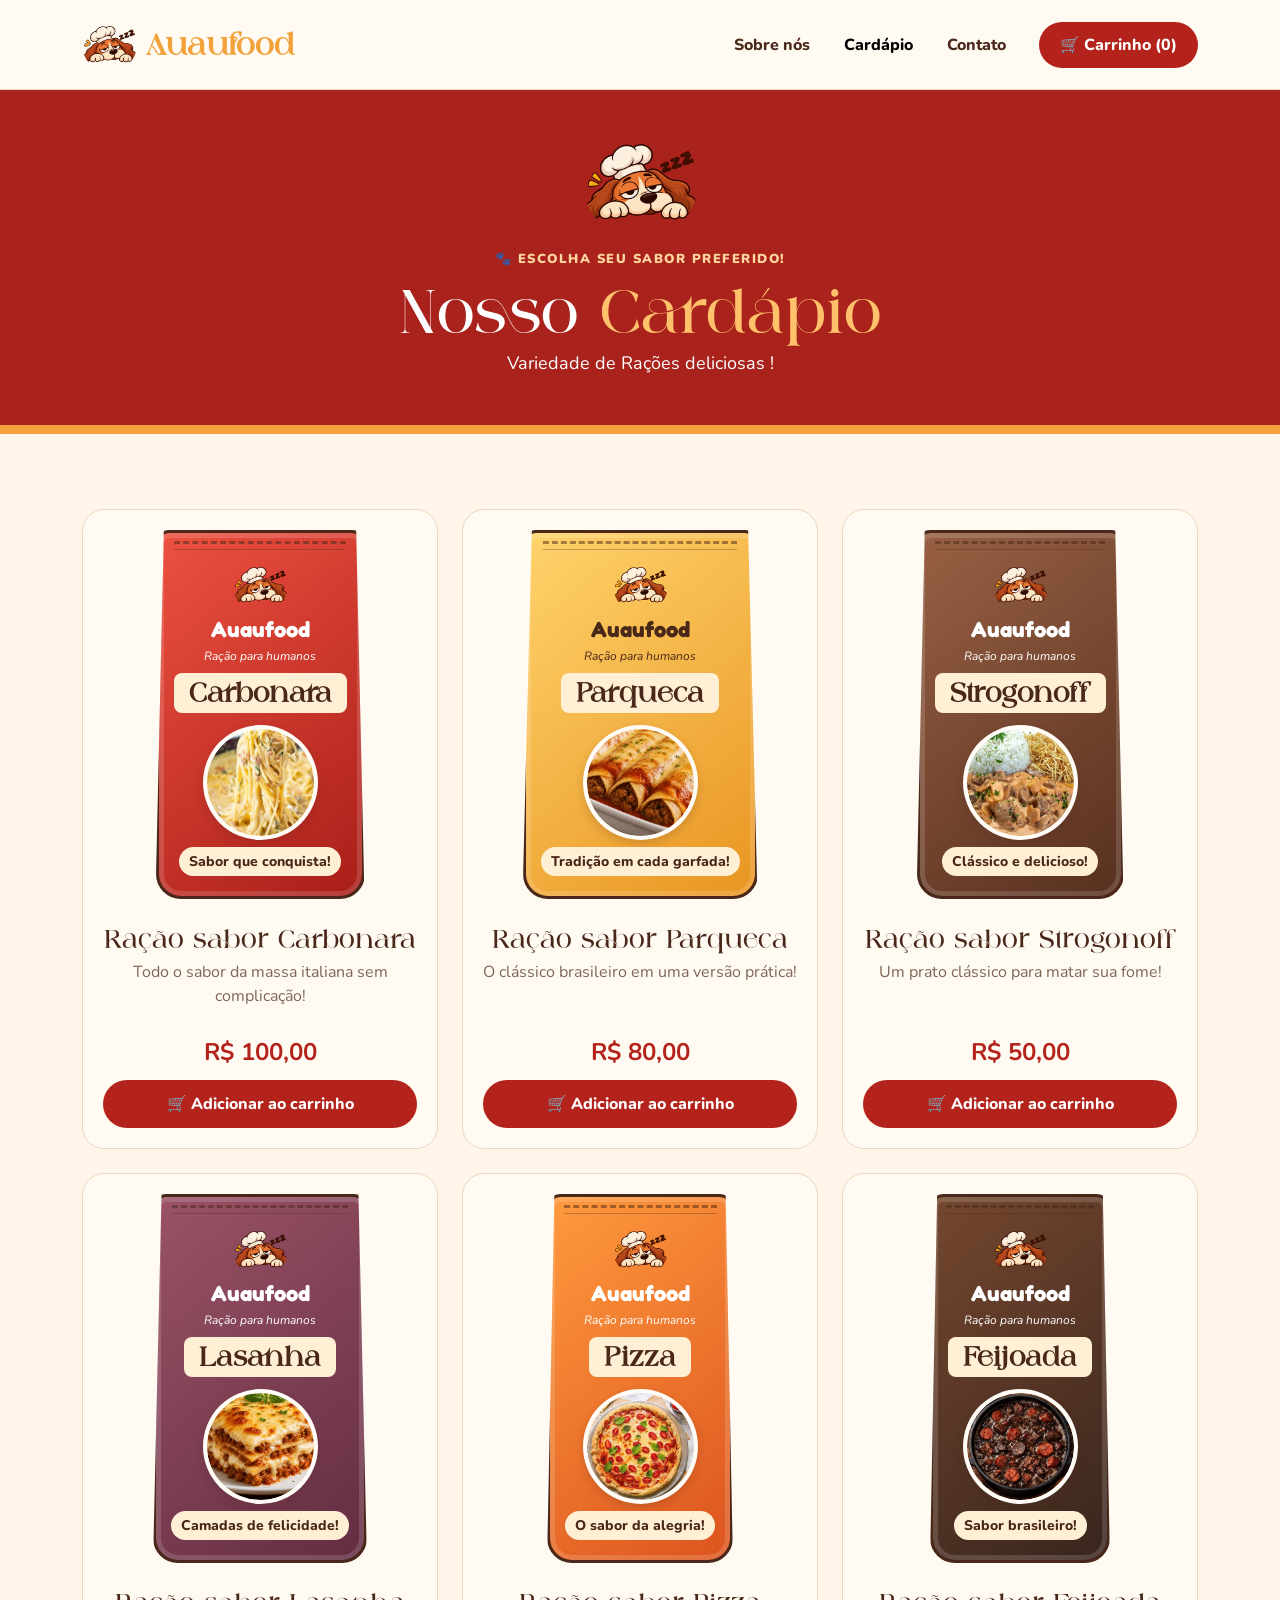
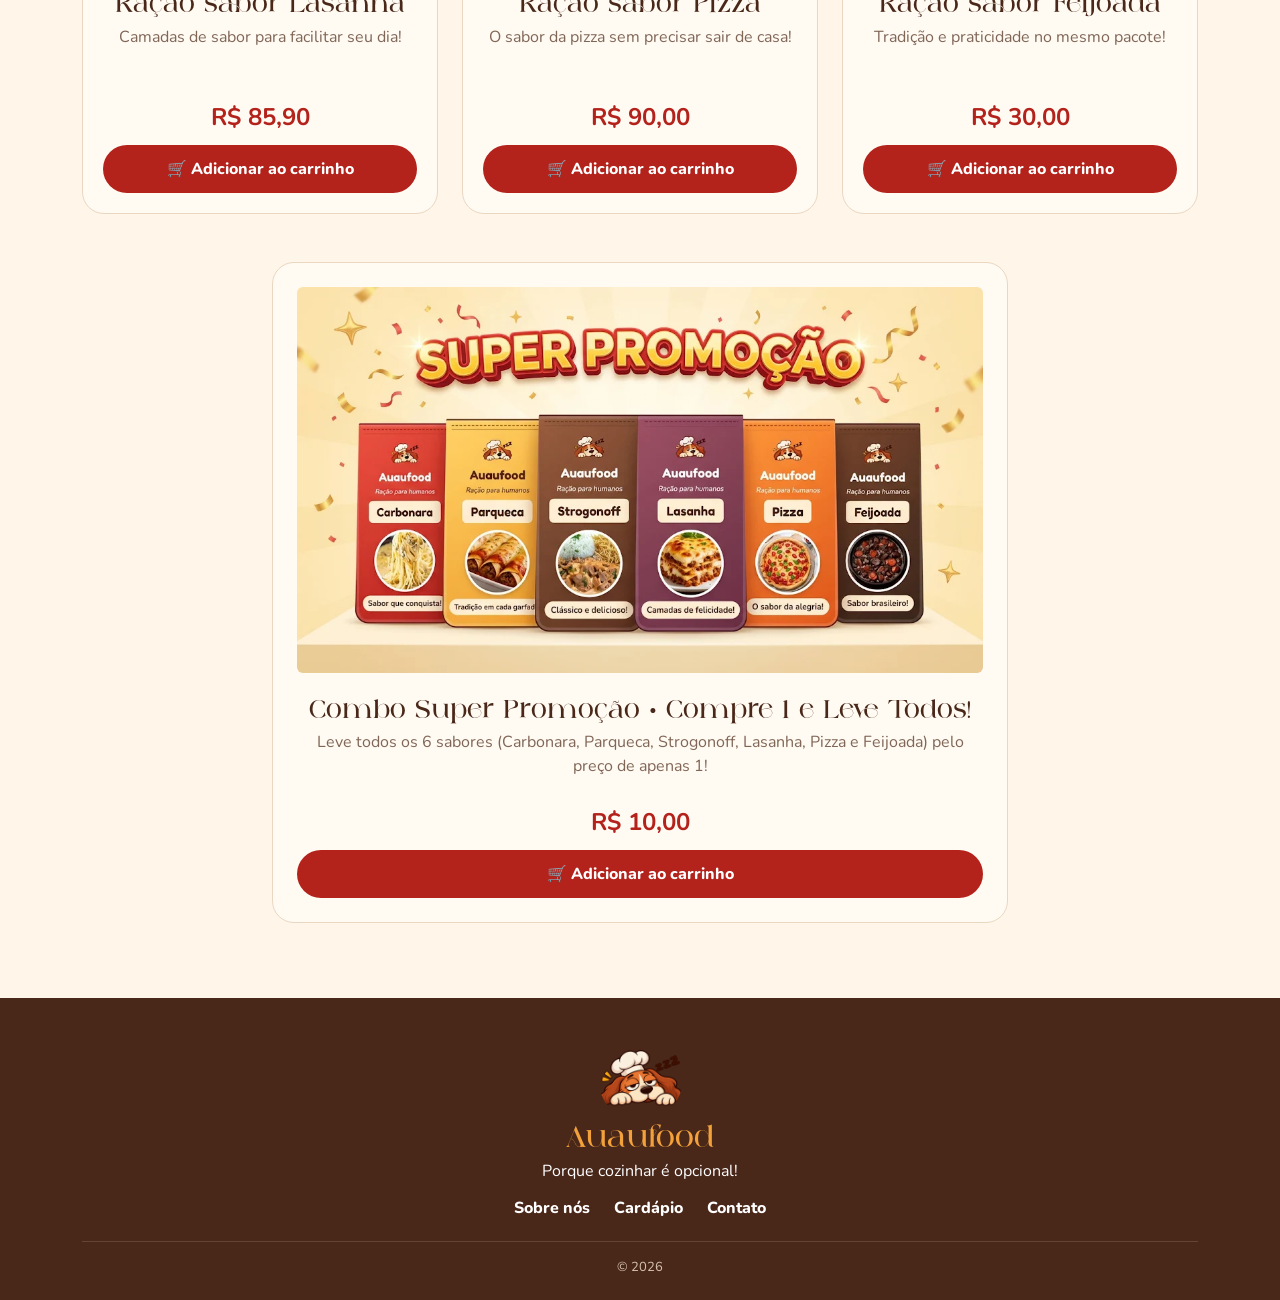
==== cardapio.html @ 265e441c "html tela inicial finalizado" ====
<!DOCTYPE html>
<html lang="pt-br">
<head>
  <meta charset="UTF-8">
  <meta name="viewport" content="width=device-width, initial-scale=1.0">
  <title>Auaufood | Cardápio</title>

  <link href="https://cdn.jsdelivr.net/npm/bootstrap@5.3.3/dist/css/bootstrap.min.css" rel="stylesheet">
  <link href="https://fonts.googleapis.com/css2?family=Fredoka:wght@400;500;600;700&family=Nunito:wght@400;600;700;800&display=swap" rel="stylesheet">
  <link rel="stylesheet" href="style.css">

</head>
<body>

<header>
  <nav class="navbar navbar-expand-lg">
    <div class="container">
      <a class="navbar-brand" href="index.html">
        <img src="img/logo2.png" alt="Logo Auaufood">
        <span>Auaufood</span>
      </a>

      <button class="navbar-toggler" type="button" data-bs-toggle="collapse" data-bs-target="#menu">
        <span class="navbar-toggler-icon"></span>
      </button>

      <div class="collapse navbar-collapse" id="menu">
        <ul class="navbar-nav ms-auto">
          <li class="nav-item"><a class="nav-link" href="index.html">Sobre nós</a></li>
          <li class="nav-item"><a class="nav-link active" href="cardapio.html">Cardápio</a></li>
          <li class="nav-item"><a class="nav-link" href="contato.html">Contato</a></li>
        </ul>

        <button class="btn btn-cart ms-lg-3" onclick="mostrarCarrinho()">🛒 Carrinho (<span class="quantidade">0</span>)</button>
      </div>
    </div>
  </nav>
</header>

<main>
  <section class="menu-hero">
    <div class="container text-center">
      <img src="img/logo2.png" alt="Mascote Auaufood" class="menu-logo">
      <span class="eyebrow">🐾 ESCOLHA SEU SABOR PREFERIDO!</span>
      <h1>Nosso <span>Cardápio</span></h1>
      <p>Variedade de Rações deliciosas !</p>
    </div>
  </section>

  <section class="section-space">
    <div class="container">
      <div class="row g-4">

        <div class="col-sm-6 col-lg-4">
          <article class="product-card card h-100">
            <div class="package package-red">
              <img src="img/logo2.png" alt="Logo Auaufood" class="package-logo">
              <strong>Auaufood</strong>
              <em class="package-description">Ração para humanos</em>
              <h3>Carbonara</h3>
              <div class="food"><img src="img/Carbonara.jpg" alt="Massa carbonara"></div>
              <small>Sabor que conquista!</small>
            </div>
            <h2>Ração sabor Carbonara</h2>
            <p>Todo o sabor da massa italiana sem complicação!</p>
            <strong class="price">R$ 100,00</strong>
            <button class="btn btn-product" onclick="adicionarCarrinho('Carbonara', 24.90)">🛒 Adicionar ao carrinho</button>
          </article>
        </div>

        <div class="col-sm-6 col-lg-4">
          <article class="product-card card h-100">
            <div class="package package-yellow">
              <img src="img/logo2.png" alt="Logo Auaufood" class="package-logo">
              <strong>Auaufood</strong>
              <em class="package-description">Ração para humanos</em>
              <h3>Parqueca</h3>
              <div class="food"><img src="img/Panqeca.webp" alt="Panquecas"></div>
              <small>Tradição em cada garfada!</small>
            </div>
            <h2>Ração sabor Parqueca</h2>
            <p>O clássico brasileiro em uma versão prática!</p>
            <strong class="price">R$ 80,00</strong>
            <button class="btn btn-product" onclick="adicionarCarrinho('Parqueca', 23.90)">🛒 Adicionar ao carrinho</button>
          </article>
        </div>

        <div class="col-sm-6 col-lg-4">
          <article class="product-card card h-100">
            <div class="package package-brown">
              <img src="img/logo2.png" alt="Logo Auaufood" class="package-logo">
              <strong>Auaufood</strong>
              <em class="package-description">Ração para humanos</em>
              <h3>Strogonoff</h3>
              <div class="food"><img src="img/strogonoff.jpg" alt="Prato de strogonoff"></div>
              <small>Clássico e delicioso!</small>
            </div>
            <h2>Ração sabor Strogonoff</h2>
            <p>Um prato clássico para matar sua fome!</p>
            <strong class="price">R$ 50,00</strong>
            <button class="btn btn-product" onclick="adicionarCarrinho('Strogonoff', 26.90)">🛒 Adicionar ao carrinho</button>
          </article>
        </div>

        <div class="col-sm-6 col-lg-4">
          <article class="product-card card h-100">
            <div class="package package-purple">
              <img src="img/logo2.png" alt="Logo Auaufood" class="package-logo">
              <strong>Auaufood</strong>
              <em class="package-description">Ração para humanos</em>
              <h3>Lasanha</h3>
              <div class="food"><img src="img/lasanha.webp" alt="Fatia de lasanha"></div>
              <small>Camadas de felicidade!</small>
            </div>
            <h2>Ração sabor Lasanha</h2>
            <p>Camadas de sabor para facilitar seu dia!</p>
            <strong class="price">R$ 85,90</strong>
            <button class="btn btn-product" onclick="adicionarCarrinho('Lasanha', 27.90)">🛒 Adicionar ao carrinho</button>
          </article>
        </div>

        <div class="col-sm-6 col-lg-4">
          <article class="product-card card h-100">
            <div class="package package-orange">
              <img src="img/logo2.png" alt="Logo Auaufood" class="package-logo">
              <strong>Auaufood</strong>
              <em class="package-description">Ração para humanos</em>
              <h3>Pizza</h3>
              <div class="food"><img src="img/pizza.webp" alt="Pizza"></div>
              <small>O sabor da alegria!</small>
            </div>
            <h2>Ração sabor Pizza</h2>
            <p>O sabor da pizza sem precisar sair de casa!</p>
            <strong class="price">R$ 90,00</strong>
            <button class="btn btn-product" onclick="adicionarCarrinho('Pizza', 25.90)">🛒 Adicionar ao carrinho</button>
          </article>
        </div>

        <div class="col-sm-6 col-lg-4">
          <article class="product-card card h-100">
            <div class="package package-dark">
              <img src="img/logo2.png" alt="Logo Auaufood" class="package-logo">
              <strong>Auaufood</strong>
              <em class="package-description">Ração para humanos</em>
              <h3>Feijoada</h3>
              <div class="food"><img src="img/feijoada.jpg" alt="Prato de comida brasileira"></div>
              <small>Sabor brasileiro!</small>
            </div>
            <h2>Ração sabor Feijoada</h2>
            <p>Tradição e praticidade no mesmo pacote!</p>
            <strong class="price">R$ 30,00</strong>
            <button class="btn btn-product" onclick="adicionarCarrinho('Feijoada', 26.90)">🛒 Adicionar ao carrinho</button>
          </article>
        </div>
        <div class="col-12 col-lg-8 mx-auto mt-5">
          <article class="product-card card h-100 text-center p-4">
            <img src="img/promocao.webp" alt="Super Promoção - Compre 1 e Leve Todos" class="img-fluid rounded mb-3 w-100">
            <h2>Combo Super Promoção • Compre 1 e Leve Todos!</h2>
            <p>Leve todos os 6 sabores (Carbonara, Parqueca, Strogonoff, Lasanha, Pizza e Feijoada) pelo preço de apenas 1!</p>
            <strong class="price">R$ 10,00</strong>
            <button class="btn btn-product" onclick="adicionarCarrinho('Combo Super Promoção (Compre 1 e Leve Todos)', 100.00)">🛒 Adicionar ao carrinho</button>
          </article>
        </div>

      </div>
    </div>
  </section>
</main>

<footer>
  <div class="container text-center">
    <img src="img/logo2.png" alt="Mascote Auaufood" class="footer-logo">
    <h3><span>Auaufood</span></h3>
    <p>Porque cozinhar é opcional!</p>
    <div class="footer-links">
      <a href="index.html">Sobre nós</a>
      <a href="cardapio.html">Cardápio</a>
      <a href="contato.html">Contato</a>
    </div>
    <hr>
    <p class="copyright">© 2026 </p>
  </div>
</footer>

</body>
</html>
---- style.css ----
@font-face {
    font-family: 'against';
    src:url(./fonts/against\ regular.otf);
}

*{
  margin: 0;
  padding: 0;
  box-sizing: border-box;
}

html {
  scroll-behavior: smooth;
}

body {
  background: #fff6e9;
  color: #492719;
  font-family: 'Nunito', sans-serif;
}

h1, h2, h3, h4, .navbar-brand {
  font-family: 'against';
}

.section-space {
  padding: 75px 0;
}

.navbar {
  background: #fffaf2;
  padding: 12px 0;
  border-bottom: 1px solid #ecd9c3;
}

.navbar-brand {
  color: #a9231c;
  font-size: 25px;
  font-weight: 700;
  display: flex;
  align-items: center;
  gap: 9px;
}

.navbar-brand img {
  width: 55px;
  height: 55px;
  object-fit: contain;
  border-radius: 50%;
}

.navbar-brand span, footer span {
  color: #f2a13b;
}

.nav-link {
  color: #492719;
  font-weight: 800;
  margin: 0 9px;
}

.nav-link:hover, .nav-link.active {
  color: #b3221b;
}

.btn-cart {
  background: #b3221b;
  color: white;
  border-radius: 30px;
  padding: 10px 20px;
  font-weight: 800;
}

.btn-cart:hover {
  background: #861a15;
  color: white;
}

.btn-main {
  background: #f5a13a;
  color: #492719;
  border: 0;
  border-radius: 30px;
  padding: 13px 27px;
  font-weight: 800;
}

.btn-main:hover {
  background: #ffc16b;
  color: #492719;
}

.eyebrow {
  display: inline-block;
  color: #bd3025;
  font-size: 13px;
  font-weight: 900;
  letter-spacing: 1.5px;
  margin-bottom: 12px;
}


.home-hero {
  background: linear-gradient(115deg, #ffe6c7, #fff5e8);
  padding: 75px 0;
  border-bottom: 12px solid #ad241d;
}

.home-hero h1 {
  color: #492719;
  font-size: 58px;
  line-height: 1.05;
  font-weight: 700;
  margin-bottom: 22px;
}

.home-hero h1 span,
.menu-hero h1 span,
.contact-hero h1 span {
  color: #b3221b;
}

.home-hero p,
.contact-hero p {
  font-size: 18px;
  line-height: 1.8;
  max-width: 520px;
  margin-bottom: 27px;
}

.hero-logo {
  width: 100%;
  max-width: 440px;
  height: auto;
  object-fit: contain;
  border-radius: 25px;
}

.hero-sticker {
  background: #b3221b;
  color: white;
  display: inline-block;
  padding: 15px 25px;
  border-radius: 18px;
  font-family: 'Fredoka', sans-serif;
  font-size: 20px;
  transform: rotate(-5deg);
  margin: -15px 0 0 180px;
}


.about-section {
  background: #f4e2ca;
}

.section-title {
  text-align: center;
  margin-bottom: 35px;
}

.section-title h2 {
  color: #a9231c;
  font-size: 40px;
}

.about-box {
  background: #fffaf2;
  border-radius: 22px;
  padding: 35px;
  border: 1px solid #e8cfb2;
  font-size: 17px;
  line-height: 1.8;
}

.about-card {
  height: 100%;
  text-align: center;
  background: #ffedda;
  border-radius: 22px;
  padding: 30px 23px;
  border-bottom: 5px solid #e87532;
  transition: .3s;
}

.about-card:hover {
  transform: translateY(-6px);
}

.about-card span {
  font-size: 43px;
}

.about-card h3 {
  color: #a9231c;
  margin: 13px 0;
}

.about-card p {
  line-height: 1.7;
  margin-bottom: 0;
}

.about-closing {
  margin-top: 30px;
  background: #a9231c;
  color: white;
  border-radius: 20px;
  padding: 22px 28px;
  display: flex;
  align-items: center;
  justify-content: center;
  gap: 20px;
  text-align: left;
}

.about-closing img {
  width: 125px;
  height: 125px;
  object-fit: contain;
  border-radius: 15px;
}

.about-closing h3 {
  font-size: 30px;
}

.about-closing p {
  margin: 0;
  color: #ffe3c2;
}

.menu-hero {
  background: #a9231c;
  color: white;
  padding: 35px 0 48px;
  border-bottom: 9px solid #f3a13b;
}

.menu-hero .eyebrow {
  color: #ffd69e;
  display: block;
}

.menu-hero h1 {
  font-size: 50px;
}

.menu-hero h1 span {
  color: #ffc16b;
}

.menu-hero p {
  margin: 8px 0 0;
  font-size: 18px;
}

.menu-logo {
  width: 115px;
  height: 115px;
  object-fit: contain;
  border-radius: 50%;
  margin-bottom: 10px;
}

.product-card.card {
  display: flex;
  flex-direction: column;
  background: #fffaf2;
  border: 1px solid #ead7c1;
  border-radius: 22px;
  padding: 20px;
  text-align: center;
  height: 100%;
  transition: .3s;
}

.product-card:hover {
  transform: translateY(-7px);
  box-shadow: 0 12px 25px #49271920;
}

.package {
  min-height: 300px;
  max-width: 245px;
  margin: 0 auto 20px;
  padding: 17px 15px 20px;
  border: 3px solid #492719;
  border-radius: 13px 13px 25px 25px;
  clip-path: polygon(4% 0, 96% 0, 100% 100%, 0 100%);
  display: flex;
  flex-direction: column;
  align-items: center;
  justify-content: center;
  box-shadow: inset 0 0 0 5px #ffffff25;
  position: relative;
}

.package:before {
  content: '';
  width: 85%;
  height: 9px;
  border-top: 3px dashed #49271980;
  border-bottom: 1px solid #49271950;
  position: absolute;
  top: 8px;
}

.package-logo {
  width: 55px;
  height: 55px;
  object-fit: contain;
  border-radius: 50%;
  margin-top: 8px;
}

.package strong {
  font-family: 'Fredoka', sans-serif;
  font-size: 22px;
  line-height: 1;
  text-align: center;
  margin: 5px 0 7px;
}

.package-description {
  font-size: 12px;
  margin-bottom: 8px;
}

.package h3 {
  background: #fff0d5;
  color: #492719;
  border-radius: 8px;
  padding: 7px 15px;
  font-size: 22px;
  font-weight: 700;
  margin: 0;
}

.package .food {
  background: #fff5e7;
  border: 4px solid #ffffffaa;
  border-radius: 50%;
  width: 115px;
  height: 115px;
  display: flex;
  align-items: center;
  justify-content: center;
  margin: 12px 0 7px;
  box-shadow: 0 4px 10px #49271930;
  overflow: hidden;
}

.package .food img {
  width: 100%;
  height: 100%;
  object-fit: cover;
  border-radius: 50%;
}

.package small {
  background: #fff0d5;
  color: #492719;
  border-radius: 20px;
  padding: 4px 10px;
  font-weight: 800;
}

.package-red {
  background: linear-gradient(140deg, #ed5140, #a91e19);
  color: white;
}

.package-yellow {
  background: linear-gradient(140deg, #ffd36c, #e99521);
  color: #492719;
}

.package-brown {
  background: linear-gradient(140deg, #986044, #57301f);
  color: white;
}

.package-purple {
  background: linear-gradient(140deg, #9b5366, #632d42);
  color: white;
}

.package-orange {
  background: linear-gradient(140deg, #ff9a3e, #dc541e);
  color: white;
}

.package-dark {
  background: linear-gradient(140deg, #75472f, #38251d);
  color: white;
}

.product-card h2 {
  color: #492719;
  font-size: 21px;
  margin: 8px 0;
}

.product-card p {
  color: #806657;
  min-height: 48px;
}

.price {
  display: block;
  color: #b3221b;
  font-size: 24px;
  margin: 10px 0;
}

.btn-product {
  width: 100%;
  border-radius: 25px;
  background: #b3221b;
  color: white;
  font-weight: 800;
  padding: 11px;
}

.btn-product:hover {
  background: #e87532;
  color: white;
}

/* CONTATO */
.contact-hero {
  background: linear-gradient(120deg, #a9231c 0%, #c43b28 100%);
  color: white;
  padding: 75px 0;
  min-height: 75vh;
}

.contact-hero .eyebrow {
  color: #ffd69e;
}

.contact-hero h1 {
  font-size: 55px;
  line-height: 1.05;
}

.contact-hero h1 span {
  color: #ffc16b;
}

.contact-hero p {
  color: #ffead4;
}

.contact-logo {
  width: 260px;
  max-width: 100%;
  height: auto;
  object-fit: contain;
  border-radius: 20px;
}

.contact-box {
  background: #fffaf2;
  color: #492719;
  padding: 35px;
  border-radius: 25px;
  box-shadow: 0 15px 35px #54150f40;
}

.contact-box h2 {
  color: #a9231c;
  margin-bottom: 22px;
}

.form-label {
  font-weight: 800;
}

.form-control {
  background: #fff5e8;
  border: 1px solid #e4c7a8;
  border-radius: 11px;
  padding: 12px;
}

.form-control:focus {
  border-color: #b3221b;
  box-shadow: 0 0 5px #b3221b40;
}

#respostaContato {
  margin-top: 15px;
  font-weight: 800;
}


footer {
  background: #492719;
  color: white;
  padding: 38px 0 15px;
}

footer h3 {
  font-size: 25px;
}

footer p {
  margin-bottom: 8px;
}

.footer-logo {
  width: 85px;
  height: 85px;
  object-fit: contain;
  border-radius: 50%;
}

.footer-links a {
  color: white;
  text-decoration: none;
  margin: 5px 10px;
  display: inline-block;
  font-weight: 800;
}

.footer-links a:hover {
  color: #ffb24f;
}

footer hr {
  border-color: #b99a80;
}

.copyright {
  text-align: center;
  font-size: 13px;
  color: #d8c4b1;
}
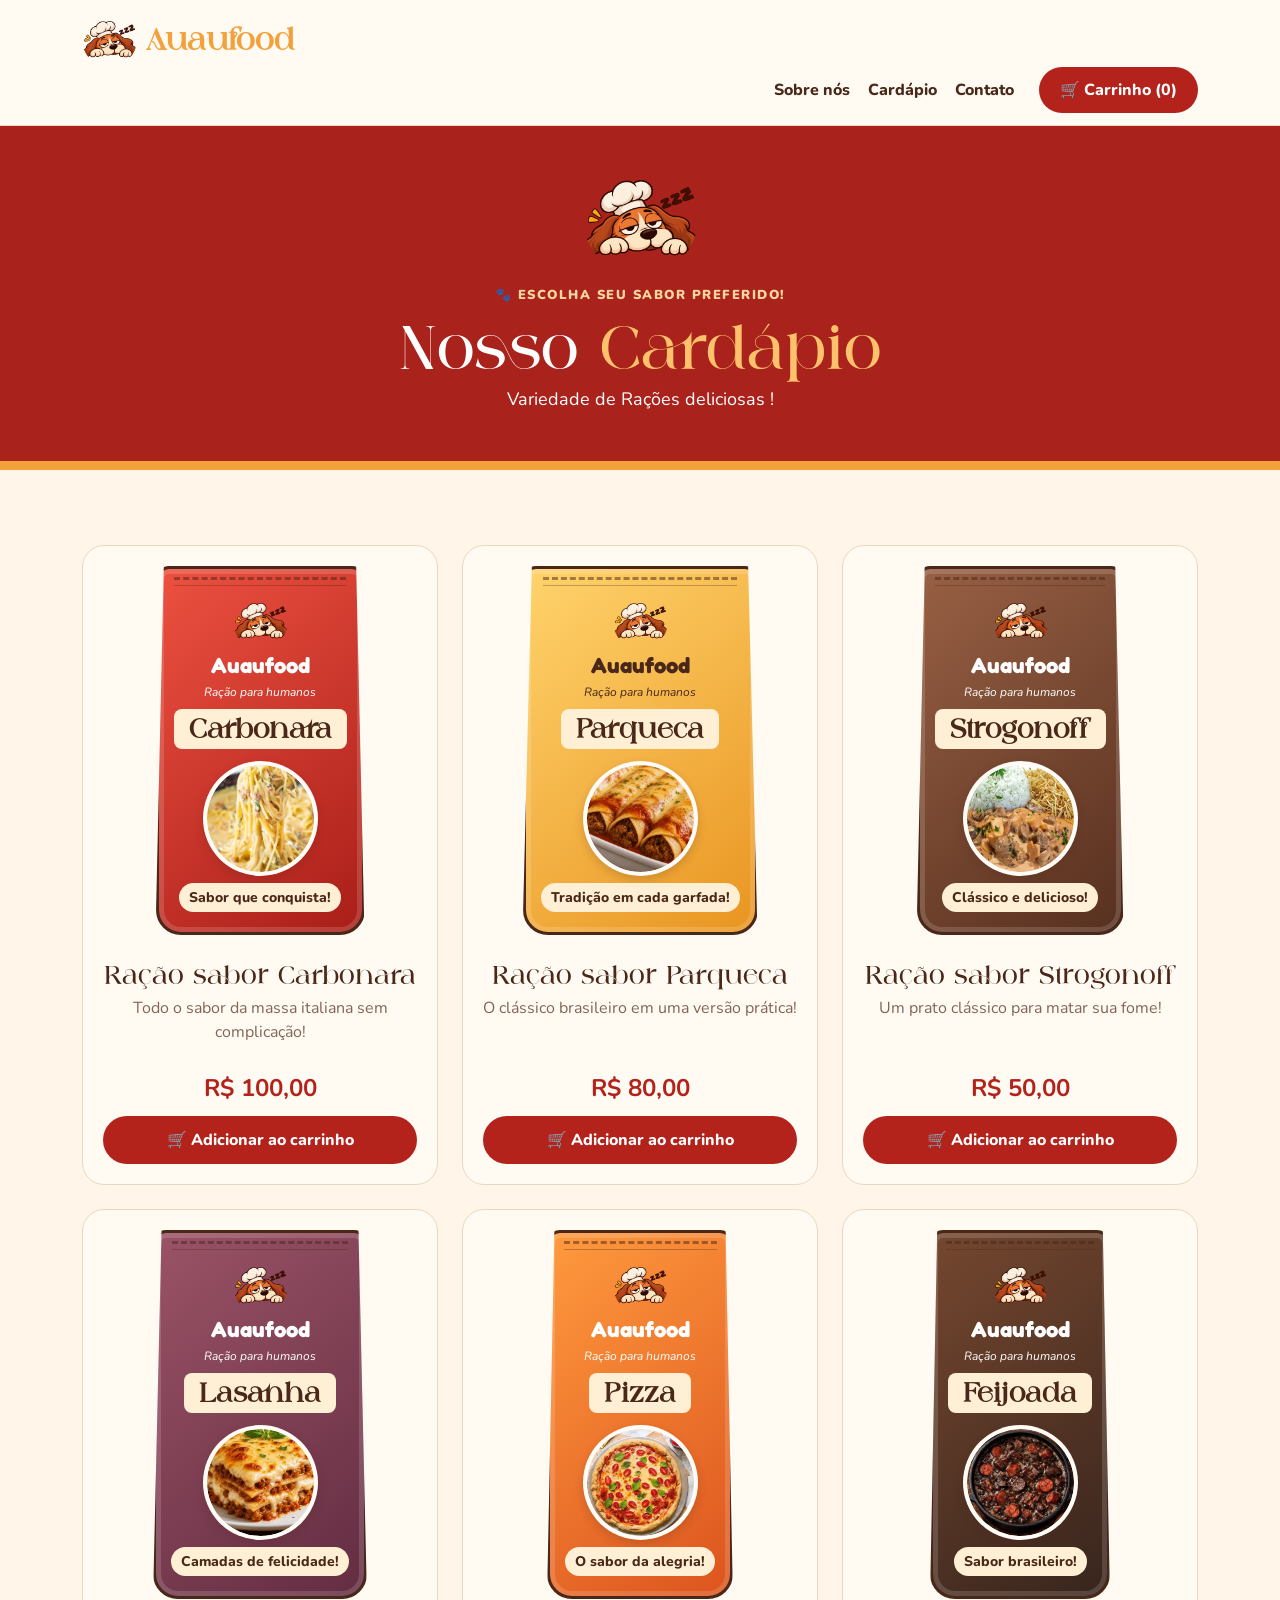
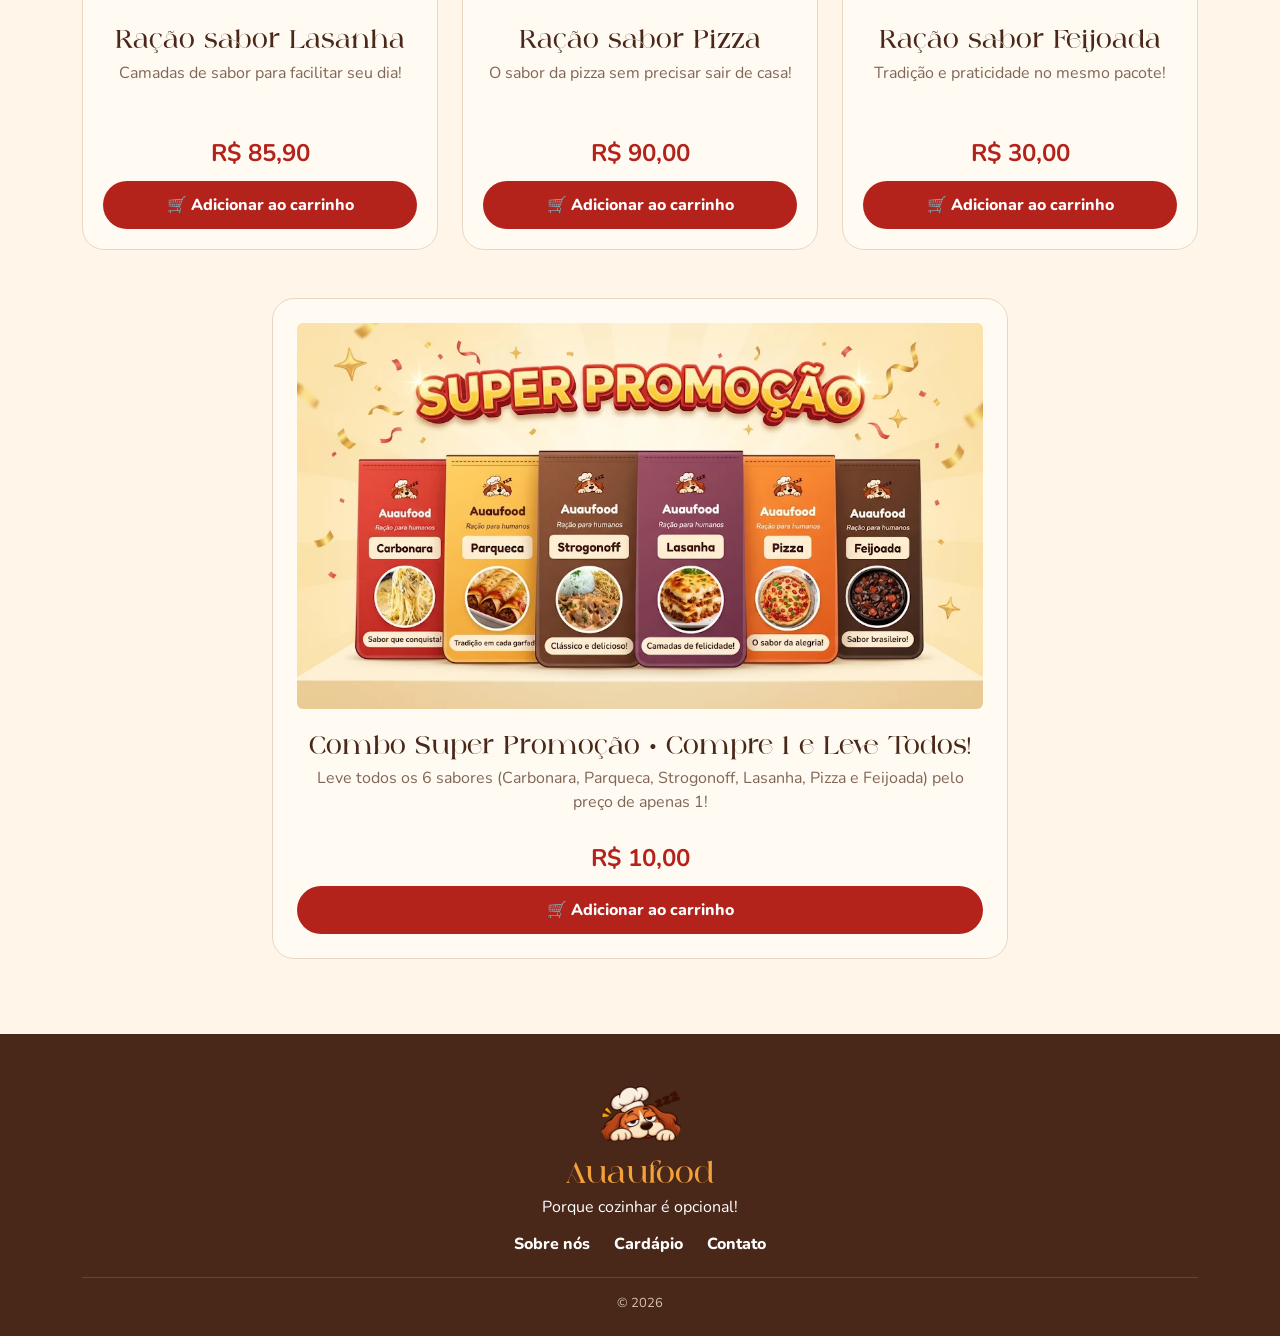
==== commit 5582aff0: "Atualização" ====
--- a/cardapio.html
+++ b/cardapio.html
@@ -1,10 +1,11 @@
+
 
 <!DOCTYPE html>
 <html lang="pt-br">
 <head>
   <meta charset="UTF-8">
   <meta name="viewport" content="width=device-width, initial-scale=1.0">
-  <title>Auaufood | Cardápio</title>
+  <title> Auaufood | Cardápio</title>
 
   <link href="https://cdn.jsdelivr.net/npm/bootstrap@5.3.3/dist/css/bootstrap.min.css" rel="stylesheet">
   <link href="https://fonts.googleapis.com/css2?family=Fredoka:wght@400;500;600;700&family=Nunito:wght@400;600;700;800&display=swap" rel="stylesheet">
@@ -14,7 +15,7 @@
 <body>
 
 <header>
-  <nav class="navbar navbar-expand-lg">
+  <nav class="menu-navegacao navbar-expand-lg">
     <div class="container">
       <a class="navbar-brand" href="index.html">
         <img src="img/logo2.png" alt="Logo Auaufood">
@@ -32,134 +33,135 @@
           <li class="nav-item"><a class="nav-link" href="contato.html">Contato</a></li>
         </ul>
 
-        <button class="btn btn-cart ms-lg-3" onclick="mostrarCarrinho()">🛒 Carrinho (<span class="quantidade">0</span>)</button>
+        <button class="btn carrinho ms-lg-3" onclick="mostrarCarrinho()">🛒 Carrinho (<span class="quantidade">0</span>)</button>
       </div>
     </div>
   </nav>
 </header>
 
 <main>
-  <section class="menu-hero">
+  <section class="inicio">
     <div class="container text-center">
-      <img src="img/logo2.png" alt="Mascote Auaufood" class="menu-logo">
-      <span class="eyebrow">🐾 ESCOLHA SEU SABOR PREFERIDO!</span>
+      <img src="img/logo2.png" alt="Mascote Auaufood" class="logo-cardapio">
+      <span class="destaque">🐾 ESCOLHA SEU SABOR PREFERIDO!</span>
       <h1>Nosso <span>Cardápio</span></h1>
       <p>Variedade de Rações deliciosas !</p>
     </div>
   </section>
 
-  <section class="section-space">
+  <section class="espaco">
     <div class="container">
       <div class="row g-4">
 
         <div class="col-sm-6 col-lg-4">
-          <article class="product-card card h-100">
-            <div class="package package-red">
-              <img src="img/logo2.png" alt="Logo Auaufood" class="package-logo">
+          <article class="produto card h-100">
+            <div class="pacote pacote-vermelho">
+              <img src="img/logo2.png" alt="Logo Auaufood" class="logo-pacote">
               <strong>Auaufood</strong>
-              <em class="package-description">Ração para humanos</em>
+              <em class="descricao-pacote">Ração para humanos</em>
               <h3>Carbonara</h3>
-              <div class="food"><img src="img/Carbonara.jpg" alt="Massa carbonara"></div>
+              <div class="comida"><img src="img/Carbonara.jpg" alt="Massa carbonara"></div>
               <small>Sabor que conquista!</small>
             </div>
             <h2>Ração sabor Carbonara</h2>
             <p>Todo o sabor da massa italiana sem complicação!</p>
-            <strong class="price">R$ 100,00</strong>
-            <button class="btn btn-product" onclick="adicionarCarrinho('Carbonara', 24.90)">🛒 Adicionar ao carrinho</button>
+            <strong class="preco">R$ 100,00</strong>
+            <button class="btn botao-produto" onclick="adicionarCarrinho('Carbonara', 24.90)">🛒 Adicionar ao carrinho</button>
           </article>
         </div>
 
         <div class="col-sm-6 col-lg-4">
-          <article class="product-card card h-100">
-            <div class="package package-yellow">
-              <img src="img/logo2.png" alt="Logo Auaufood" class="package-logo">
+          <article class="produto card h-100">
+            <div class="pacote pacote-amarelo">
+              <img src="img/logo2.png" alt="Logo Auaufood" class="logo-pacote">
               <strong>Auaufood</strong>
-              <em class="package-description">Ração para humanos</em>
+              <em class="descricao-pacote">Ração para humanos</em>
               <h3>Parqueca</h3>
-              <div class="food"><img src="img/Panqeca.webp" alt="Panquecas"></div>
+              <div class="comida"><img src="img/Panqeca.webp" alt="Panquecas"></div>
               <small>Tradição em cada garfada!</small>
             </div>
             <h2>Ração sabor Parqueca</h2>
             <p>O clássico brasileiro em uma versão prática!</p>
-            <strong class="price">R$ 80,00</strong>
-            <button class="btn btn-product" onclick="adicionarCarrinho('Parqueca', 23.90)">🛒 Adicionar ao carrinho</button>
+            <strong class="preco">R$ 80,00</strong>
+            <button class="btn botao-produto" onclick="adicionarCarrinho('Parqueca', 23.90)">🛒 Adicionar ao carrinho</button>
           </article>
         </div>
 
         <div class="col-sm-6 col-lg-4">
-          <article class="product-card card h-100">
-            <div class="package package-brown">
-              <img src="img/logo2.png" alt="Logo Auaufood" class="package-logo">
+          <article class="produto card h-100">
+            <div class="pacote pacote-marrom">
+              <img src="img/logo2.png" alt="Logo Auaufood" class="logo-pacote">
               <strong>Auaufood</strong>
-              <em class="package-description">Ração para humanos</em>
+              <em class="descricao-pacote">Ração para humanos</em>
               <h3>Strogonoff</h3>
-              <div class="food"><img src="img/strogonoff.jpg" alt="Prato de strogonoff"></div>
+              <div class="comida"><img src="img/strogonoff.jpg" alt="Prato de strogonoff"></div>
               <small>Clássico e delicioso!</small>
             </div>
             <h2>Ração sabor Strogonoff</h2>
             <p>Um prato clássico para matar sua fome!</p>
-            <strong class="price">R$ 50,00</strong>
-            <button class="btn btn-product" onclick="adicionarCarrinho('Strogonoff', 26.90)">🛒 Adicionar ao carrinho</button>
+            <strong class="preco">R$ 50,00</strong>
+            <button class="btn botao-produto" onclick="adicionarCarrinho('Strogonoff', 26.90)">🛒 Adicionar ao carrinho</button>
           </article>
         </div>
 
         <div class="col-sm-6 col-lg-4">
-          <article class="product-card card h-100">
-            <div class="package package-purple">
-              <img src="img/logo2.png" alt="Logo Auaufood" class="package-logo">
+          <article class="produto card h-100">
+            <div class="pacote pacote-roxo">
+              <img src="img/logo2.png" alt="Logo Auaufood" class="logo-pacote">
               <strong>Auaufood</strong>
-              <em class="package-description">Ração para humanos</em>
+              <em class="descricao-pacote">Ração para humanos</em>
               <h3>Lasanha</h3>
-              <div class="food"><img src="img/lasanha.webp" alt="Fatia de lasanha"></div>
+              <div class="comida"><img src="img/lasanha.webp" alt="Fatia de lasanha"></div>
               <small>Camadas de felicidade!</small>
             </div>
             <h2>Ração sabor Lasanha</h2>
             <p>Camadas de sabor para facilitar seu dia!</p>
-            <strong class="price">R$ 85,90</strong>
-            <button class="btn btn-product" onclick="adicionarCarrinho('Lasanha', 27.90)">🛒 Adicionar ao carrinho</button>
+            <strong class="preco">R$ 85,90</strong>
+            <button class="btn botao-produto" onclick="adicionarCarrinho('Lasanha', 27.90)">🛒 Adicionar ao carrinho</button>
           </article>
         </div>
 
         <div class="col-sm-6 col-lg-4">
-          <article class="product-card card h-100">
-            <div class="package package-orange">
-              <img src="img/logo2.png" alt="Logo Auaufood" class="package-logo">
+          <article class="produto card h-100">
+            <div class="pacote pacote-laranja">
+              <img src="img/logo2.png" alt="Logo Auaufood" class="logo-pacote">
               <strong>Auaufood</strong>
-              <em class="package-description">Ração para humanos</em>
+              <em class="descricao-pacote">Ração para humanos</em>
               <h3>Pizza</h3>
-              <div class="food"><img src="img/pizza.webp" alt="Pizza"></div>
+              <div class="comida"><img src="img/pizza.webp" alt="Pizza"></div>
               <small>O sabor da alegria!</small>
             </div>
             <h2>Ração sabor Pizza</h2>
             <p>O sabor da pizza sem precisar sair de casa!</p>
-            <strong class="price">R$ 90,00</strong>
-            <button class="btn btn-product" onclick="adicionarCarrinho('Pizza', 25.90)">🛒 Adicionar ao carrinho</button>
+            <strong class="preco">R$ 90,00</strong>
+            <button class="btn botao-produto" onclick="adicionarCarrinho('Pizza', 25.90)">🛒 Adicionar ao carrinho</button>
           </article>
         </div>
 
         <div class="col-sm-6 col-lg-4">
-          <article class="product-card card h-100">
-            <div class="package package-dark">
-              <img src="img/logo2.png" alt="Logo Auaufood" class="package-logo">
+          <article class="produto card h-100">
+            <div class="pacote pacote-escuro">
+              <img src="img/logo2.png" alt="Logo Auaufood" class="logo-pacote">
               <strong>Auaufood</strong>
-              <em class="package-description">Ração para humanos</em>
+              <em class="descricao-pacote">Ração para humanos</em>
               <h3>Feijoada</h3>
-              <div class="food"><img src="img/feijoada.jpg" alt="Prato de comida brasileira"></div>
+              <div class="comida"><img src="img/feijoada.jpg" alt="Prato de comida brasileira"></div>
               <small>Sabor brasileiro!</small>
             </div>
             <h2>Ração sabor Feijoada</h2>
             <p>Tradição e praticidade no mesmo pacote!</p>
-            <strong class="price">R$ 30,00</strong>
-            <button class="btn btn-product" onclick="adicionarCarrinho('Feijoada', 26.90)">🛒 Adicionar ao carrinho</button>
+            <strong class="preco">R$ 30,00</strong>
+            <button class="btn botao-produto" onclick="adicionarCarrinho('Feijoada', 26.90)">🛒 Adicionar ao carrinho</button>
           </article>
         </div>
+
         <div class="col-12 col-lg-8 mx-auto mt-5">
-          <article class="product-card card h-100 text-center p-4">
+          <article class="produto card h-100 text-center p-4">
             <img src="img/promocao.webp" alt="Super Promoção - Compre 1 e Leve Todos" class="img-fluid rounded mb-3 w-100">
             <h2>Combo Super Promoção • Compre 1 e Leve Todos!</h2>
             <p>Leve todos os 6 sabores (Carbonara, Parqueca, Strogonoff, Lasanha, Pizza e Feijoada) pelo preço de apenas 1!</p>
-            <strong class="price">R$ 10,00</strong>
-            <button class="btn btn-product" onclick="adicionarCarrinho('Combo Super Promoção (Compre 1 e Leve Todos)', 100.00)">🛒 Adicionar ao carrinho</button>
+            <strong class="preco">R$ 10,00</strong>
+            <button class="btn botao-produto" onclick="adicionarCarrinho('Combo Super Promoção (Compre 1 e Leve Todos)', 100.00)">🛒 Adicionar ao carrinho</button>
           </article>
         </div>
 
@@ -170,16 +172,16 @@
 
 <footer>
   <div class="container text-center">
-    <img src="img/logo2.png" alt="Mascote Auaufood" class="footer-logo">
+    <img src="img/logo2.png" alt="Mascote Auaufood" class="logo-rodape">
     <h3><span>Auaufood</span></h3>
     <p>Porque cozinhar é opcional!</p>
-    <div class="footer-links">
+    <div class="links-rodape">
       <a href="index.html">Sobre nós</a>
       <a href="cardapio.html">Cardápio</a>
       <a href="contato.html">Contato</a>
     </div>
     <hr>
-    <p class="copyright">© 2026 </p>
+    <p class="direitos">© 2026 </p>
   </div>
 </footer>
 
--- a/style.css
+++ b/style.css
@@ -1,5 +1,7 @@
 
- @font-face {
+ 
+
+@font-face {
     font-family: 'against';
     src:url(./fonts/against\ regular.otf);
 }
@@ -24,11 +26,11 @@
   font-family: 'against';
 }
 
-.section-space {
+.espaco {
   padding: 75px 0;
 }
 
-.navbar {
+.menu-navegacao {
   background: #fffaf2;
   padding: 12px 0;
   border-bottom: 1px solid #ecd9c3;
@@ -64,7 +66,7 @@
   color: #b3221b;
 }
 
-.btn-cart {
+.carrinho {
   background: #b3221b;
   color: white;
   border-radius: 30px;
@@ -72,12 +74,12 @@
   font-weight: 800;
 }
 
-.btn-cart:hover {
+.carrinho:hover {
   background: #861a15;
   color: white;
 }
 
-.btn-main {
+.botao {
   background: #f5a13a;
   color: #492719;
   border: 0;
@@ -86,12 +88,12 @@
   font-weight: 800;
 }
 
-.btn-main:hover {
+.botao:hover {
   background: #ffc16b;
   color: #492719;
 }
 
-.eyebrow {
+.destaque {
   display: inline-block;
   color: #bd3025;
   font-size: 13px;
@@ -101,13 +103,15 @@
 }
 
 
-.home-hero {
+/* INÍCIO */
+
+.inicio:has(.cachorro) {
   background: linear-gradient(115deg, #ffe6c7, #fff5e8);
   padding: 75px 0;
   border-bottom: 12px solid #ad241d;
 }
 
-.home-hero h1 {
+.inicio:has(.cachorro) h1 {
   color: #492719;
   font-size: 58px;
   line-height: 1.05;
@@ -115,21 +119,20 @@
   margin-bottom: 22px;
 }
 
-.home-hero h1 span,
-.menu-hero h1 span,
-.contact-hero h1 span {
+.inicio:has(.cachorro) h1 span,
+.inicio:has(.logo-cardapio) h1 span {
   color: #b3221b;
 }
 
-.home-hero p,
-.contact-hero p {
+.inicio:has(.cachorro) p,
+.inicio:has(.logo-contato) p {
   font-size: 18px;
   line-height: 1.8;
   max-width: 520px;
   margin-bottom: 27px;
 }
 
-.hero-logo {
+.cachorro {
   width: 100%;
   max-width: 440px;
   height: auto;
@@ -150,21 +153,23 @@
 }
 
 
-.about-section {
+/* SOBRE NÓS */
+
+.sobre {
   background: #f4e2ca;
 }
 
-.section-title {
+.titulo {
   text-align: center;
   margin-bottom: 35px;
 }
 
-.section-title h2 {
+.titulo h2 {
   color: #a9231c;
   font-size: 40px;
 }
 
-.about-box {
+.texto-sobre {
   background: #fffaf2;
   border-radius: 22px;
   padding: 35px;
@@ -173,7 +178,7 @@
   line-height: 1.8;
 }
 
-.about-card {
+.caixa-info {
   height: 100%;
   text-align: center;
   background: #ffedda;
@@ -183,25 +188,25 @@
   transition: .3s;
 }
 
-.about-card:hover {
+.caixa-info:hover {
   transform: translateY(-6px);
 }
 
-.about-card span {
+.caixa-info span {
   font-size: 43px;
 }
 
-.about-card h3 {
+.caixa-info h3 {
   color: #a9231c;
   margin: 13px 0;
 }
 
-.about-card p {
+.caixa-info p {
   line-height: 1.7;
   margin-bottom: 0;
 }
 
-.about-closing {
+.final-sobre {
   margin-top: 30px;
   background: #a9231c;
   color: white;
@@ -214,48 +219,51 @@
   text-align: left;
 }
 
-.about-closing img {
+.final-sobre img {
   width: 125px;
   height: 125px;
   object-fit: contain;
   border-radius: 15px;
 }
 
-.about-closing h3 {
+.final-sobre h3 {
   font-size: 30px;
 }
 
-.about-closing p {
+.final-sobre p {
   margin: 0;
   color: #ffe3c2;
 }
 
-.menu-hero {
+
+/* CARDÁPIO */
+
+.inicio:has(.logo-cardapio) {
   background: #a9231c;
   color: white;
   padding: 35px 0 48px;
   border-bottom: 9px solid #f3a13b;
 }
 
-.menu-hero .eyebrow {
+.inicio:has(.logo-cardapio) .destaque {
   color: #ffd69e;
   display: block;
 }
 
-.menu-hero h1 {
+.inicio:has(.logo-cardapio) h1 {
   font-size: 50px;
 }
 
-.menu-hero h1 span {
+.inicio:has(.logo-cardapio) h1 span {
   color: #ffc16b;
 }
 
-.menu-hero p {
+.inicio:has(.logo-cardapio) p {
   margin: 8px 0 0;
   font-size: 18px;
 }
 
-.menu-logo {
+.logo-cardapio {
   width: 115px;
   height: 115px;
   object-fit: contain;
@@ -263,7 +271,7 @@
   margin-bottom: 10px;
 }
 
-.product-card.card {
+.produto.card {
   display: flex;
   flex-direction: column;
   background: #fffaf2;
@@ -275,12 +283,12 @@
   transition: .3s;
 }
 
-.product-card:hover {
+.produto:hover {
   transform: translateY(-7px);
   box-shadow: 0 12px 25px #49271920;
 }
 
-.package {
+.pacote {
   min-height: 300px;
   max-width: 245px;
   margin: 0 auto 20px;
@@ -296,7 +304,7 @@
   position: relative;
 }
 
-.package:before {
+.pacote:before {
   content: '';
   width: 85%;
   height: 9px;
@@ -306,7 +314,7 @@
   top: 8px;
 }
 
-.package-logo {
+.logo-pacote {
   width: 55px;
   height: 55px;
   object-fit: contain;
@@ -314,7 +322,7 @@
   margin-top: 8px;
 }
 
-.package strong {
+.pacote strong {
   font-family: 'Fredoka', sans-serif;
   font-size: 22px;
   line-height: 1;
@@ -322,12 +330,12 @@
   margin: 5px 0 7px;
 }
 
-.package-description {
+.descricao-pacote {
   font-size: 12px;
   margin-bottom: 8px;
 }
 
-.package h3 {
+.pacote h3 {
   background: #fff0d5;
   color: #492719;
   border-radius: 8px;
@@ -337,7 +345,7 @@
   margin: 0;
 }
 
-.package .food {
+.pacote .comida {
   background: #fff5e7;
   border: 4px solid #ffffffaa;
   border-radius: 50%;
@@ -351,14 +359,14 @@
   overflow: hidden;
 }
 
-.package .food img {
+.pacote .comida img {
   width: 100%;
   height: 100%;
   object-fit: cover;
   border-radius: 50%;
 }
 
-.package small {
+.pacote small {
   background: #fff0d5;
   color: #492719;
   border-radius: 20px;
@@ -366,55 +374,55 @@
   font-weight: 800;
 }
 
-.package-red {
+.pacote-vermelho {
   background: linear-gradient(140deg, #ed5140, #a91e19);
   color: white;
 }
 
-.package-yellow {
+.pacote-amarelo {
   background: linear-gradient(140deg, #ffd36c, #e99521);
   color: #492719;
 }
 
-.package-brown {
+.pacote-marrom {
   background: linear-gradient(140deg, #986044, #57301f);
   color: white;
 }
 
-.package-purple {
+.pacote-roxo {
   background: linear-gradient(140deg, #9b5366, #632d42);
   color: white;
 }
 
-.package-orange {
+.pacote-laranja {
   background: linear-gradient(140deg, #ff9a3e, #dc541e);
   color: white;
 }
 
-.package-dark {
+.pacote-escuro {
   background: linear-gradient(140deg, #75472f, #38251d);
   color: white;
 }
 
-.product-card h2 {
+.produto h2 {
   color: #492719;
   font-size: 21px;
   margin: 8px 0;
 }
 
-.product-card p {
+.produto p {
   color: #806657;
   min-height: 48px;
 }
 
-.price {
+.preco {
   display: block;
   color: #b3221b;
   font-size: 24px;
   margin: 10px 0;
 }
 
-.btn-product {
+.botao-produto {
   width: 100%;
   border-radius: 25px;
   background: #b3221b;
@@ -423,37 +431,39 @@
   padding: 11px;
 }
 
-.btn-product:hover {
+.botao-produto:hover {
   background: #e87532;
   color: white;
 }
 
+
 /* CONTATO */
-.contact-hero {
+
+.inicio:has(.logo-contato) {
   background: linear-gradient(120deg, #a9231c 0%, #c43b28 100%);
   color: white;
   padding: 75px 0;
   min-height: 75vh;
 }
 
-.contact-hero .eyebrow {
+.inicio:has(.logo-contato) .destaque {
   color: #ffd69e;
 }
 
-.contact-hero h1 {
+.inicio:has(.logo-contato) h1 {
   font-size: 55px;
   line-height: 1.05;
 }
 
-.contact-hero h1 span {
+.inicio:has(.logo-contato) h1 span {
   color: #ffc16b;
 }
 
-.contact-hero p {
+.inicio:has(.logo-contato) p {
   color: #ffead4;
 }
 
-.contact-logo {
+.logo-contato {
   width: 260px;
   max-width: 100%;
   height: auto;
@@ -461,7 +471,7 @@
   border-radius: 20px;
 }
 
-.contact-box {
+.caixa-contato {
   background: #fffaf2;
   color: #492719;
   padding: 35px;
@@ -469,7 +479,7 @@
   box-shadow: 0 15px 35px #54150f40;
 }
 
-.contact-box h2 {
+.caixa-contato h2 {
   color: #a9231c;
   margin-bottom: 22px;
 }
@@ -496,6 +506,8 @@
 }
 
 
+/* RODAPÉ */
+
 footer {
   background: #492719;
   color: white;
@@ -510,14 +522,14 @@
   margin-bottom: 8px;
 }
 
-.footer-logo {
+.logo-rodape {
   width: 85px;
   height: 85px;
   object-fit: contain;
   border-radius: 50%;
 }
 
-.footer-links a {
+.links-rodape a {
   color: white;
   text-decoration: none;
   margin: 5px 10px;
@@ -525,7 +537,7 @@
   font-weight: 800;
 }
 
-.footer-links a:hover {
+.links-rodape a:hover {
   color: #ffb24f;
 }
 
@@ -533,7 +545,7 @@
   border-color: #b99a80;
 }
 
-.copyright {
+.direitos {
   text-align: center;
   font-size: 13px;
   color: #d8c4b1;
